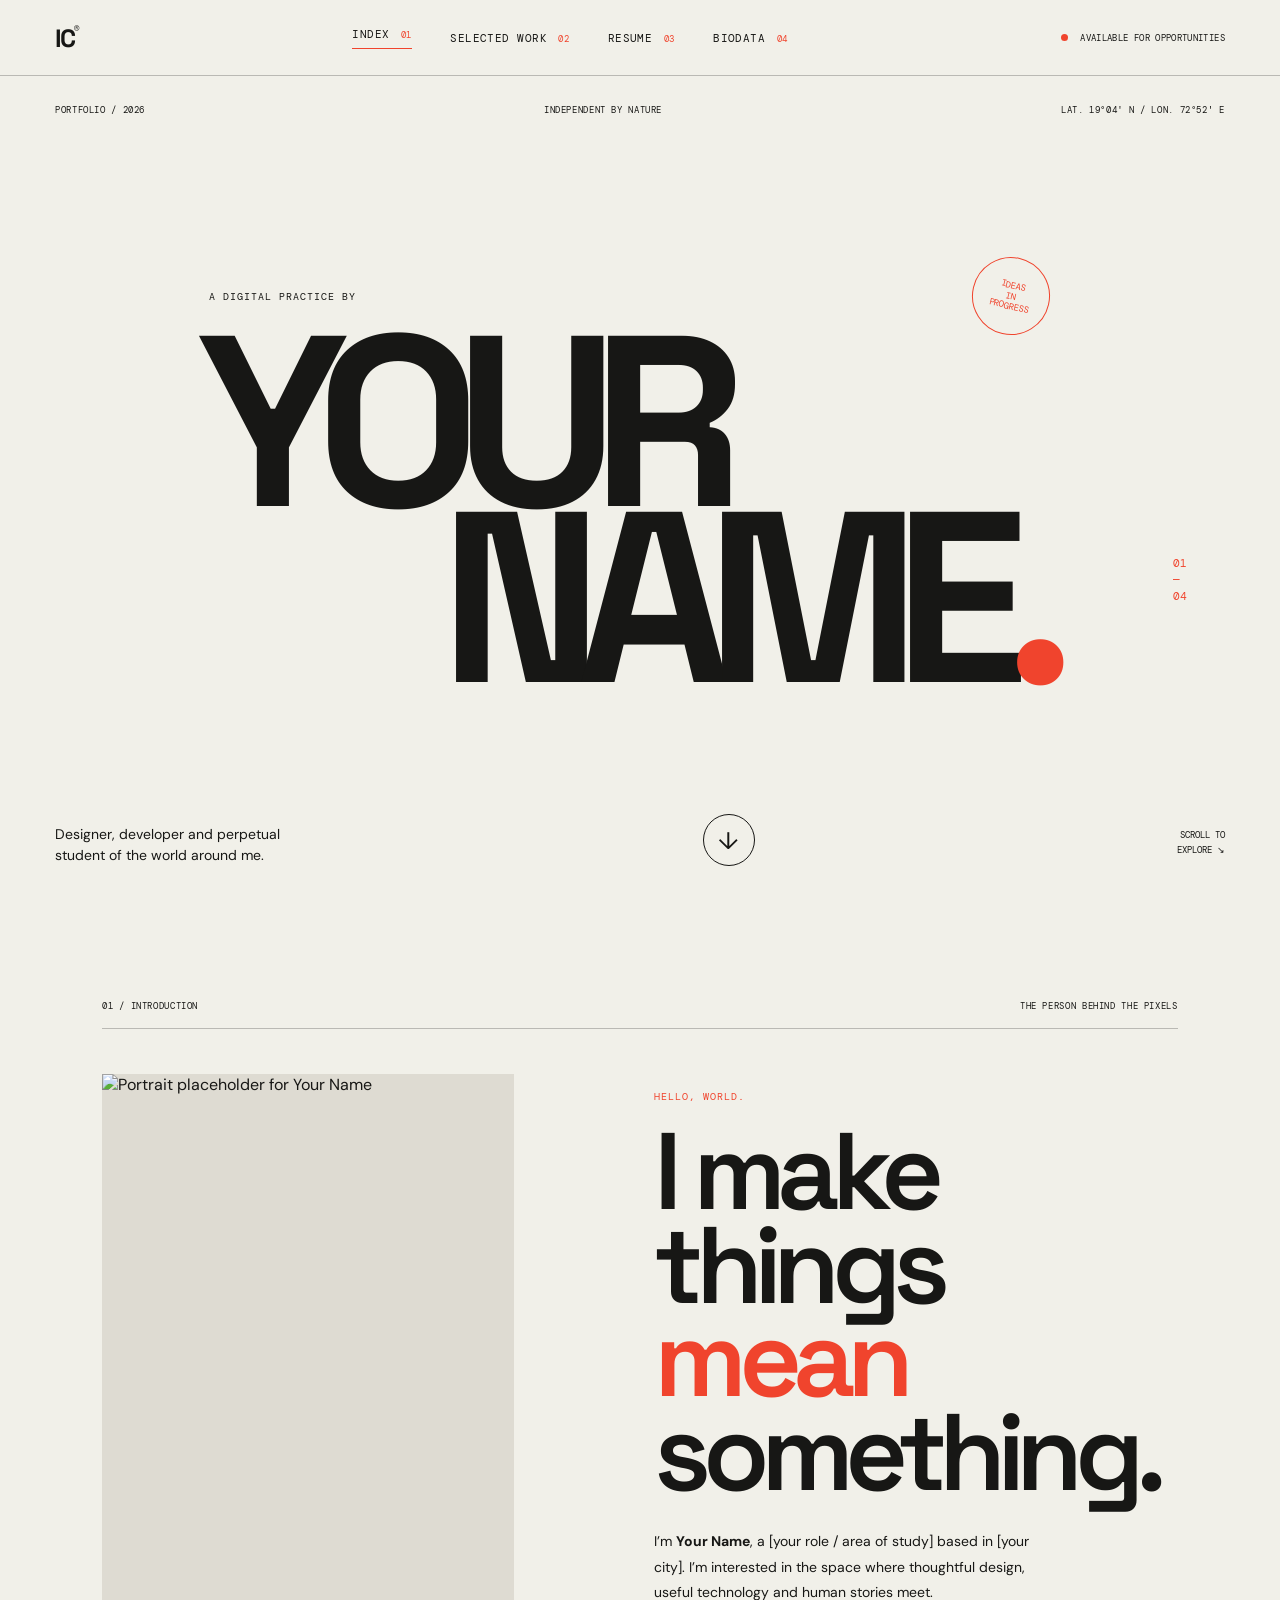
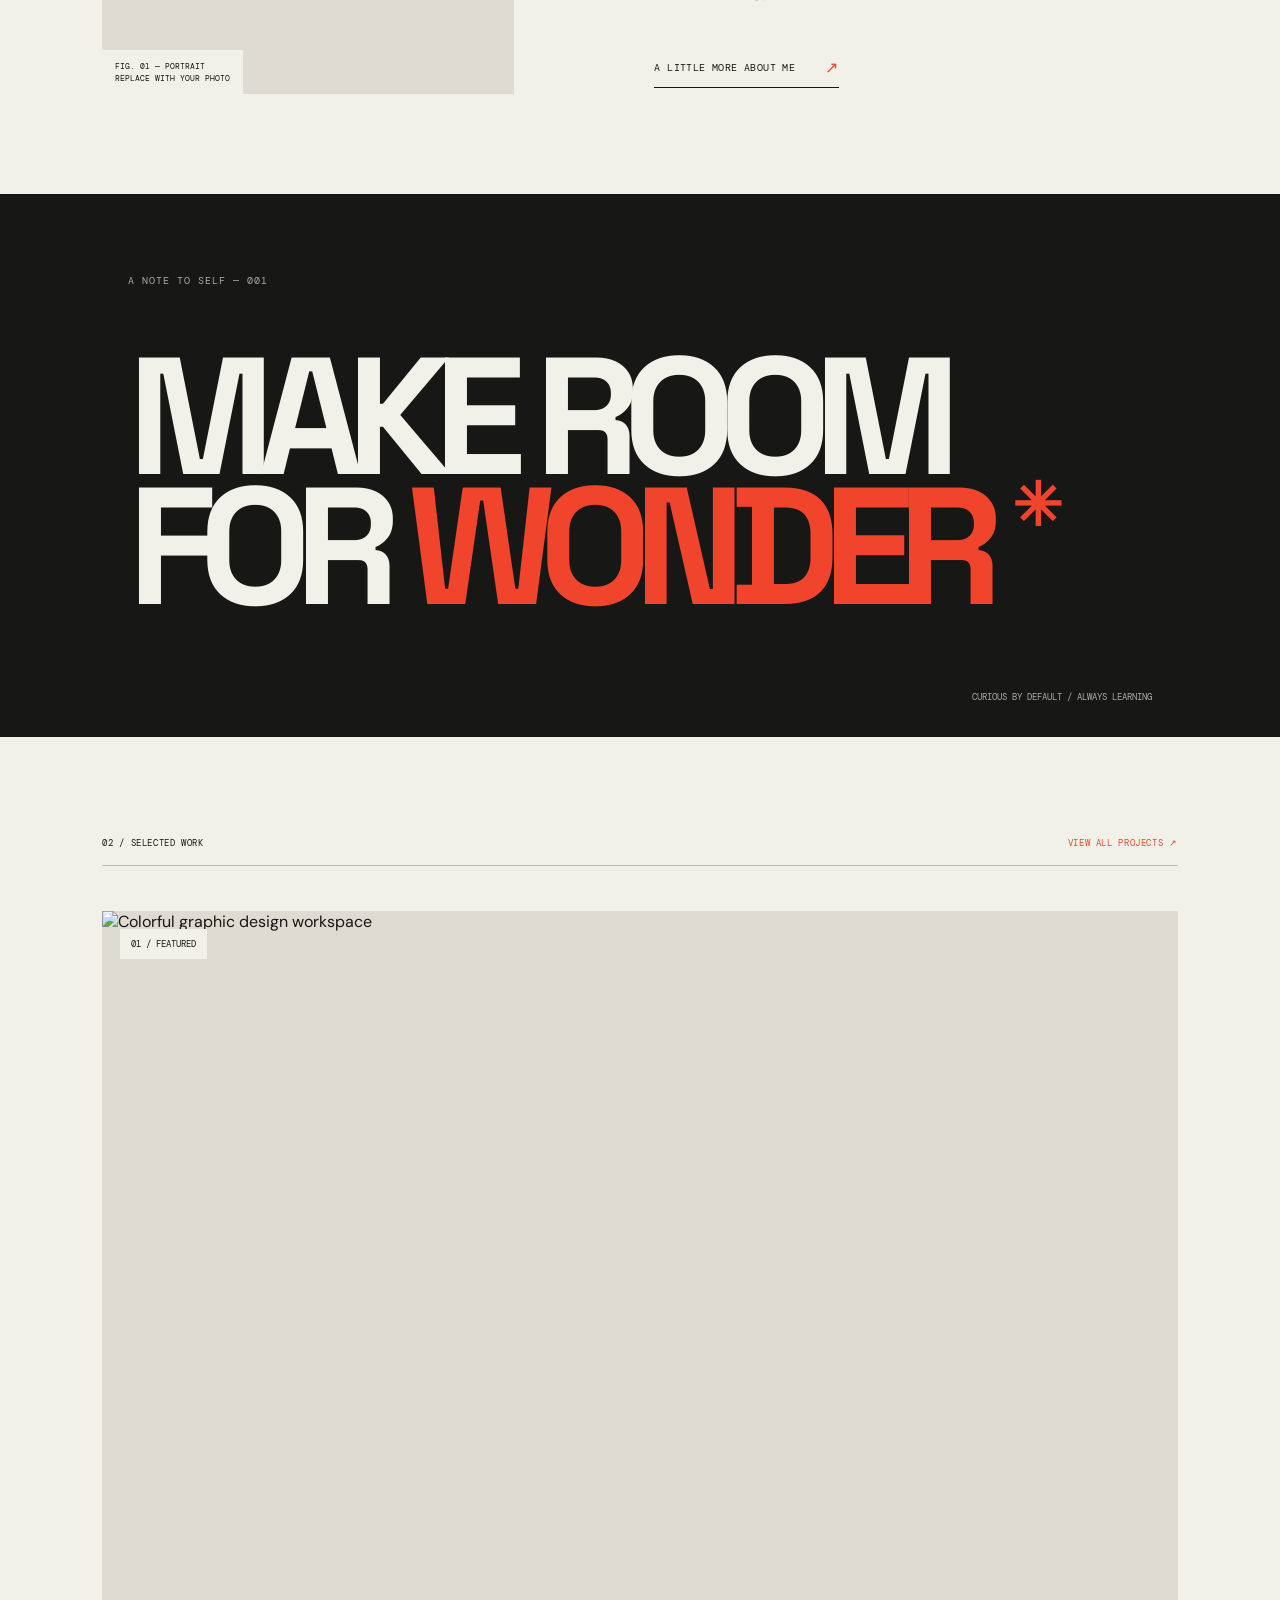
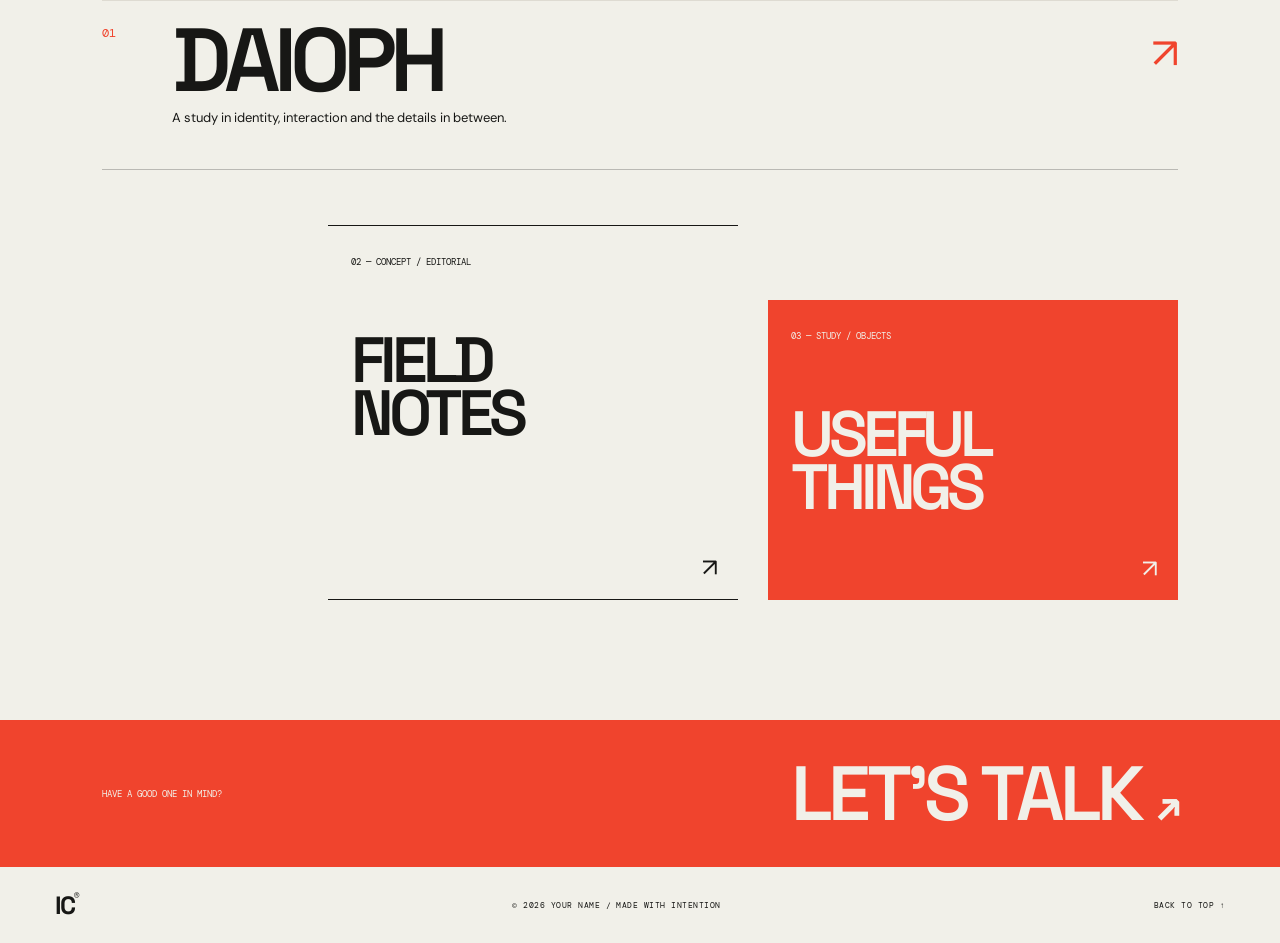
==== index.html @ 7c254b70 "Build The Infinite Canvas portfolio" ====
<!doctype html>
<html lang="en"><head><meta charset="utf-8"><meta name="viewport" content="width=device-width, initial-scale=1"><meta name="description" content="The Infinite Canvas — a personal portfolio by Your Name."><title>THE INFINITE CANVAS — Your Name</title><link rel="preconnect" href="https://fonts.googleapis.com"><link rel="preconnect" href="https://fonts.gstatic.com" crossorigin><link href="https://fonts.googleapis.com/css2?family=DM+Mono:wght@400;500&family=DM+Sans:wght@400;500;700&family=Space+Grotesk:wght@400;500;600;700&display=swap" rel="stylesheet"><link rel="stylesheet" href="css/style.css"></head><body>
<header class="site-header"><a class="wordmark" href="index.html">IC<span>®</span></a><button class="menu-toggle" aria-label="Open navigation" aria-expanded="false"><span></span><span></span></button><nav class="site-nav" aria-label="Main navigation"><a class="active" href="index.html">Index <i>01</i></a><a href="work.html">Selected work <i>02</i></a><a href="resume.html">Resume <i>03</i></a><a href="biodata.html">Biodata <i>04</i></a></nav><a class="availability" href="mailto:your.email@example.com"><span></span> Available for opportunities</a></header>
<main><section class="hero" id="top"><div class="hero-meta"><span>PORTFOLIO / 2026</span><span>INDEPENDENT BY NATURE</span><span>LAT. 19°04′ N / LON. 72°52′ E</span></div><div class="hero-title-wrap"><p class="eyebrow">A DIGITAL PRACTICE BY</p><h1>YOUR<br><span class="name-line">NAME<span class="red-dot">.</span></span></h1><span class="hero-index">01<br>—<br>04</span></div><div class="hero-bottom"><p class="hero-intro">Designer, developer and perpetual<br>student of the world around me.</p><a class="circle-link" href="#intro" aria-label="Scroll to introduction">↓</a><p class="hero-side">SCROLL TO<br>EXPLORE ↘</p></div><div class="hero-stamp">IDEAS<br>IN<br>PROGRESS</div></section>
<section class="intro section-pad" id="intro"><div class="section-label"><span>01 / INTRODUCTION</span><span>THE PERSON BEHIND THE PIXELS</span></div><div class="intro-grid"><div class="intro-photo image-frame" data-reveal><img src="https://images.unsplash.com/photo-1534528741775-53994a69daeb?auto=format&fit=crop&w=1000&q=85" alt="Portrait placeholder for Your Name"><span class="photo-note">FIG. 01 — PORTRAIT<br>REPLACE WITH YOUR PHOTO</span></div><div class="intro-copy" data-reveal><p class="eyebrow red">HELLO, WORLD.</p><h2>I make<br>things <em>mean</em><br>something.</h2><p>I’m <strong>Your Name</strong>, a [your role / area of study] based in [your city]. I’m interested in the space where thoughtful design, useful technology and human stories meet.</p><a class="text-link" href="biodata.html">A LITTLE MORE ABOUT ME <span>↗</span></a></div></div></section>
<section class="manifesto"><p class="eyebrow">A NOTE TO SELF — 001</p><p class="manifesto-line">MAKE ROOM<br>FOR <span>WONDER</span><b>✳</b></p><span class="manifesto-caption">CURIOUS BY DEFAULT / ALWAYS LEARNING</span></section>
<section class="selected section-pad"><div class="section-label"><span>02 / SELECTED WORK</span><a href="work.html">VIEW ALL PROJECTS ↗</a></div><a class="feature-project" href="work.html#daioph" data-reveal><div class="feature-image image-frame"><img src="https://images.unsplash.com/photo-1558655146-d09347e92766?auto=format&fit=crop&w=1600&q=85" alt="Colorful graphic design workspace"><span class="image-count">01 / FEATURED</span></div><div class="feature-caption"><span class="project-number">01</span><div><h3>DAIOPH</h3><p>A study in identity, interaction and the details in between.</p></div><span class="arrow-large">↗</span></div></a><div class="mini-projects"><a href="work.html#fieldnotes" data-reveal><span>02 — CONCEPT / EDITORIAL</span><h3>FIELD<br>NOTES</h3><span class="mini-arrow">↗</span></a><a href="work.html#objects" data-reveal><span>03 — STUDY / OBJECTS</span><h3>USEFUL<br>THINGS</h3><span class="mini-arrow">↗</span></a></div></section><section class="contact-band"><span>HAVE A GOOD ONE IN MIND?</span><a href="mailto:your.email@example.com">LET’S TALK <b>↗</b></a></section></main>
<footer class="site-footer"><a class="wordmark" href="index.html">IC<span>®</span></a><span>© 2026 YOUR NAME / MADE WITH INTENTION</span><a href="#top">BACK TO TOP ↑</a></footer><button class="back-top" aria-label="Back to top">↑</button><script src="https://code.jquery.com/jquery-3.7.1.min.js" integrity="sha256-/JqT3SQfawRcv/BIHPThkBvs0OEvtFFmqPF/lYI/Cxo=" crossorigin="anonymous"></script><script src="js/main.js"></script></body></html>
---- css/style.css ----
:root{--ink:#171715;--paper:#f1f0e9;--red:#f0442d;--line:rgba(23,23,21,.25);--mono:'DM Mono',monospace;--sans:'DM Sans',sans-serif;--display:'Space Grotesk',sans-serif}*{box-sizing:border-box}html{scroll-behavior:smooth}body{margin:0;background:var(--paper);color:var(--ink);font-family:var(--sans);font-size:16px}a{color:inherit;text-decoration:none}button{font:inherit}.site-header{height:76px;padding:0 4.3vw;display:flex;align-items:center;justify-content:space-between;border-bottom:1px solid var(--line);position:relative;z-index:20;background:var(--paper)}.wordmark{font:700 25px var(--display);letter-spacing:-2px}.wordmark span{font:9px var(--mono);vertical-align:top;letter-spacing:0}.site-nav{display:flex;gap:clamp(18px,3vw,48px);align-items:center}.site-nav a{font:11px var(--mono);text-transform:uppercase;letter-spacing:.04em}.site-nav i{font-style:normal;color:var(--red);font-size:9px;margin-left:4px}.site-nav a.active{border-bottom:1px solid var(--red);padding-bottom:7px}.availability{font:9px var(--mono);text-transform:uppercase;letter-spacing:.04em}.availability span{display:inline-block;width:7px;height:7px;border-radius:50%;background:var(--red);margin-right:7px}.menu-toggle{display:none}.hero{min-height:calc(100vh - 76px);padding:28px 4.3vw 34px;position:relative;display:flex;flex-direction:column;justify-content:space-between;overflow:hidden}.hero-meta,.page-kicker,.section-label{display:flex;justify-content:space-between;align-items:center;font:9px var(--mono);letter-spacing:.07em;text-transform:uppercase}.hero-title-wrap{position:relative;margin:4vh 0 0 12vw}.eyebrow{font:10px var(--mono);letter-spacing:.1em;text-transform:uppercase}.hero-title-wrap h1{font:700 clamp(100px,19vw,290px)/.72 var(--display);letter-spacing:-.105em;margin:32px 0 0 -12px}.hero-title-wrap h1 .name-line{display:inline-block;margin-left:19vw}.red-dot{color:var(--red)}.hero-index{position:absolute;right:3vw;bottom:20%;font:11px var(--mono);line-height:1.5;color:var(--red)}.hero-bottom{display:flex;align-items:flex-end;justify-content:space-between;position:relative;z-index:2}.hero-intro{font:14px/1.5 var(--sans);margin:0}.circle-link{height:52px;width:52px;border:1px solid var(--ink);border-radius:50%;display:grid;place-items:center;font-size:24px;transition:.3s}.circle-link:hover{background:var(--red);border-color:var(--red);transform:rotate(45deg)}.hero-side{font:9px/1.6 var(--mono);text-align:right}.hero-stamp{position:absolute;right:18%;top:22%;border:1px solid var(--red);color:var(--red);width:78px;height:78px;border-radius:50%;display:grid;place-content:center;text-align:center;font:9px/1.2 var(--mono);transform:rotate(13deg)}.section-pad{padding:100px 8vw}.section-label{padding-bottom:16px;border-bottom:1px solid var(--line);margin-bottom:45px}.section-label a{color:var(--red)}.intro-grid{display:grid;grid-template-columns:.88fr 1.12fr;gap:11vw;align-items:center}.intro-photo{height:min(64vw,620px);position:relative}.image-frame{overflow:hidden;background:#dedbd2}.image-frame img{display:block;width:100%;height:100%;object-fit:cover;transition:transform .9s cubic-bezier(.2,.7,.2,1),filter .6s}.image-frame:hover img{transform:scale(1.045);filter:saturate(1.12)}.photo-note{position:absolute;left:0;bottom:0;background:var(--paper);padding:10px 13px;font:8px/1.5 var(--mono)}.red{color:var(--red)}.intro-copy h2{font:600 clamp(56px,8.5vw,120px)/.86 var(--display);letter-spacing:-.08em;margin:22px 0 30px}.intro-copy h2 em,.page-hero h1 em{font-style:normal;color:var(--red)}.intro-copy>p:not(.eyebrow){max-width:390px;line-height:1.8;font-size:14px}.text-link{display:inline-flex;gap:30px;align-items:center;border-bottom:1px solid var(--ink);padding:14px 0 9px;margin-top:24px;font:10px var(--mono);letter-spacing:.04em}.text-link span{color:var(--red);font-size:16px}.manifesto{background:var(--ink);color:var(--paper);min-height:520px;padding:70px 10vw;position:relative;display:flex;flex-direction:column;justify-content:center}.manifesto .eyebrow{color:#aaa}.manifesto-line{font:700 clamp(68px,13vw,190px)/.78 var(--display);letter-spacing:-.1em;margin:55px 0}.manifesto-line span{color:var(--red)}.manifesto-line b{font-size:.36em;color:var(--red);vertical-align:top;margin-left:2vw}.manifesto-caption{position:absolute;bottom:34px;right:10vw;font:9px var(--mono);color:#aaa}.selected{padding-bottom:120px}.feature-project{display:block}.feature-image{height:min(61vw,690px);position:relative}.feature-image img{object-position:center 48%}.image-count,.work-image-label{position:absolute;top:18px;left:18px;background:var(--paper);padding:9px 11px;font:9px var(--mono)}.feature-caption{display:grid;grid-template-columns:70px 1fr auto;align-items:start;border-bottom:1px solid var(--line);padding:24px 0 30px}.project-number{font:12px var(--mono);color:var(--red)}.feature-caption h3{font:600 clamp(44px,7vw,94px)/.8 var(--display);letter-spacing:-.08em;margin:0}.feature-caption p{font-size:13px}.arrow-large{font-size:43px;color:var(--red)}.mini-projects{display:grid;grid-template-columns:1fr 1fr;gap:30px;margin:55px 0 0 21%}.mini-projects>a{position:relative;min-height:220px;padding:23px;border-top:1px solid var(--ink);border-bottom:1px solid var(--ink)}.mini-projects>a:nth-child(2){margin-top:75px;background:var(--red);color:var(--paper);border:0}.mini-projects span:first-child{font:9px var(--mono)}.mini-projects h3{font:600 clamp(38px,5vw,68px)/.82 var(--display);letter-spacing:-.08em}.mini-arrow{position:absolute;right:20px;bottom:15px;font-size:25px}.contact-band{background:var(--red);color:var(--paper);padding:35px 8vw;display:flex;align-items:center;justify-content:space-between}.contact-band>span{font:9px var(--mono)}.contact-band>a{font:600 clamp(30px,6vw,78px)/1 var(--display);letter-spacing:-.06em}.contact-band b{font-size:.55em}.site-footer{padding:22px 4.3vw;display:flex;align-items:center;justify-content:space-between;font:8px var(--mono);letter-spacing:.06em}.back-top{position:fixed;right:22px;bottom:22px;width:42px;height:42px;background:var(--ink);color:var(--paper);border:0;border-radius:50%;font-size:20px;z-index:10;opacity:0;pointer-events:none;transition:.25s;cursor:pointer}.back-top.visible{opacity:1;pointer-events:auto}.page-hero{min-height:570px;height:min(75vh,780px);padding:30px 8vw 50px;position:relative;display:flex;flex-direction:column;justify-content:space-between;overflow:hidden;border-bottom:1px solid var(--line)}.page-hero h1{font:700 clamp(85px,16vw,220px)/.76 var(--display);letter-spacing:-.1em;margin:7vh 0 0 -8px;position:relative;z-index:1}.page-hero h1 em{margin-left:15vw}.page-hero>p{align-self:flex-end;font-size:13px;line-height:1.6;margin:0 12vw 0 0}.page-hero-index{position:absolute;right:7vw;top:45%;font:clamp(65px,12vw,170px)/1 var(--display);letter-spacing:-.1em;color:var(--red)}.work-list{padding-top:80px}.work-item{margin:0 0 140px;position:relative}.work-image{height:clamp(360px,60vw,720px);position:relative}.featured-work .work-info{padding:28px 0 0 14%;position:relative}.work-info h2{font:700 clamp(66px,12vw,160px)/.78 var(--display);letter-spacing:-.1em;margin:18px 0 27px}.work-description{display:grid;grid-template-columns:1.2fr .8fr;gap:9vw;max-width:900px}.work-info p{line-height:1.8;font-size:14px;max-width:500px}.work-info dl{margin:10px 0}.work-info dl div{display:grid;grid-template-columns:90px 1fr;border-bottom:1px solid var(--line);padding:9px 0;gap:15px}.work-info dt,.work-info dd{font:9px var(--mono);margin:0}.work-info dt{color:var(--red)}.work-index{position:absolute;right:0;top:0;font:12px var(--mono);color:var(--red)}.split-work{display:grid;grid-template-columns:1.2fr .8fr;gap:8vw;align-items:center}.split-work .work-image{height:clamp(330px,48vw,560px)}.split-work .work-info h2{font-size:clamp(58px,8vw,110px)}.reverse-work{grid-template-columns:.8fr 1.2fr}.reverse-work .work-image{grid-column:2;grid-row:1}.reverse-work .work-info{grid-column:1;grid-row:1;padding-left:8%}.reverse-work .work-index{right:auto;left:0}.resume-sheet,.bio-document{padding-top:85px;padding-bottom:115px}.resume-layout{display:grid;grid-template-columns:.45fr 1fr;gap:12vw}.resume-aside{position:sticky;top:40px;align-self:start}.resume-aside>p:not(.eyebrow){font-size:14px;line-height:1.8}.timeline{border-left:1px solid var(--line)}.timeline-section{display:grid;grid-template-columns:100px 1fr;padding:0 0 70px 30px;position:relative;border-bottom:1px solid var(--line);margin-bottom:45px}.timeline-no{font:60px/.8 var(--display);letter-spacing:-.1em;color:var(--red)}.timeline-entry{margin-top:28px;max-width:610px}.timeline-entry time{font:9px var(--mono);color:var(--red)}.timeline-entry h2{font:600 28px var(--display);margin:9px 0}.timeline-entry p{font-size:13px;line-height:1.7;margin:5px 0}.skill-line{display:grid;grid-template-columns:100px 1fr;padding:15px 0;border-bottom:1px solid var(--line)}.skill-line span{font:9px var(--mono);color:var(--red)}.skill-line p{margin:0;font-size:13px}.resume-footnote{font:9px var(--mono);color:#78766e;margin:30px 0 0}.bio-intro{display:grid;grid-template-columns:200px 1fr;gap:8vw;align-items:center;padding:20px 0 75px;border-bottom:1px solid var(--line)}.bio-monogram{width:170px;height:170px;border:1px solid var(--red);border-radius:50%;display:grid;place-content:center;font:700 66px var(--display);letter-spacing:-.1em;transform:rotate(-12deg)}.bio-monogram span{font:10px var(--mono);vertical-align:top;color:var(--red)}.bio-intro h2{font:600 clamp(46px,8vw,100px)/.9 var(--display);letter-spacing:-.08em;margin:15px 0}.bio-intro p{font-size:14px;line-height:1.7;max-width:450px}.bio-columns{padding-top:25px}.bio-group{display:grid;grid-template-columns:100px 1fr;padding:45px 0;border-bottom:1px solid var(--line)}.bio-group-no{font:50px/.9 var(--display);color:var(--red);letter-spacing:-.08em}.bio-group h3{font:10px var(--mono);letter-spacing:.07em;margin:4px 0 30px}.data-list{max-width:820px;margin:0}.data-list>div{display:grid;grid-template-columns:200px 1fr;padding:14px 0;border-bottom:1px solid var(--line)}.data-list dt{font:9px var(--mono);color:#79776f}.data-list dd{font:14px var(--sans);margin:0}.data-list dd a{border-bottom:1px solid var(--red)}[data-reveal]{opacity:0;transform:translateY(30px);transition:opacity .8s ease,transform .8s cubic-bezier(.2,.7,.2,1)}[data-reveal].revealed{opacity:1;transform:translateY(0)}@media(max-width:760px){.site-header{height:65px;padding:0 6vw}.availability{display:none}.menu-toggle{display:flex;flex-direction:column;gap:6px;background:transparent;border:0;padding:12px;z-index:22}.menu-toggle span{display:block;width:25px;height:1px;background:var(--ink);transition:.25s}.menu-toggle[aria-expanded=true] span:first-child{transform:translateY(3.5px) rotate(45deg)}.menu-toggle[aria-expanded=true] span:last-child{transform:translateY(-3.5px) rotate(-45deg)}.site-nav{position:absolute;left:0;right:0;top:64px;background:var(--paper);display:flex;flex-direction:column;align-items:stretch;gap:0;padding:0 7vw;max-height:0;overflow:hidden;transition:max-height .35s,padding .35s;border-bottom:0}.site-nav.open{max-height:300px;padding:14px 7vw 25px;border-bottom:1px solid var(--line)}.site-nav a{padding:15px 0;border-bottom:1px solid var(--line);font-size:12px}.site-nav a.active{border-bottom:1px solid var(--red)}.hero{min-height:calc(90svh - 65px);padding:24px 6vw}.hero-meta span:nth-child(2){display:none}.hero-meta{font-size:8px}.hero-title-wrap{margin:12vh 0 0}.hero-title-wrap h1{font-size:clamp(90px,24vw,170px);margin-left:-5px}.hero-title-wrap h1 .name-line{margin-left:11vw}.hero-stamp{right:12%;top:17%;width:62px;height:62px;font-size:7px}.hero-index{right:1vw;font-size:9px}.section-pad{padding:70px 6vw}.section-label{font-size:8px;gap:15px}.section-label span:last-child{text-align:right}.intro-grid{grid-template-columns:1fr;gap:42px}.intro-photo{height:110vw;max-height:600px;width:78%;margin-left:7%}.intro-copy{padding-left:10%}.intro-copy h2{font-size:clamp(64px,17vw,110px)}.manifesto{min-height:380px;padding:55px 7vw}.manifesto-line{font-size:clamp(62px,15vw,115px)}.manifesto-caption{right:7vw;font-size:8px}.selected{padding-bottom:75px}.feature-image{height:70vw}.feature-caption{grid-template-columns:40px 1fr auto}.feature-caption h3{font-size:54px}.feature-caption p{font-size:12px}.arrow-large{font-size:32px}.mini-projects{margin:45px 0 0;gap:15px}.mini-projects>a{min-height:175px;padding:16px}.mini-projects h3{font-size:clamp(34px,9vw,57px)}.contact-band{padding:26px 6vw;display:block}.contact-band>span{display:block;margin-bottom:20px}.contact-band>a{font-size:44px}.site-footer{padding:18px 6vw;flex-wrap:wrap;gap:14px}.site-footer span{order:3;width:100%;font-size:7px}.page-hero{min-height:540px;height:75svh;padding:25px 6vw 40px}.page-hero h1{font-size:clamp(76px,18vw,140px);margin-top:14vh}.page-hero h1 em{margin-left:8vw}.page-hero>p{margin-right:15vw;font-size:12px}.page-hero-index{right:6vw;top:54%;font-size:70px}.work-list{padding-top:60px}.work-item{margin-bottom:90px}.work-image{height:75vw;min-height:330px}.featured-work .work-info{padding-left:4%}.work-info h2{font-size:72px}.work-description{grid-template-columns:1fr;gap:15px}.split-work,.reverse-work{display:flex;flex-direction:column;align-items:stretch;gap:24px}.split-work .work-image{height:77vw;min-height:320px}.split-work .work-info,.reverse-work .work-info{padding:0 4%}.split-work .work-info h2{font-size:68px}.reverse-work .work-index{left:auto;right:0}.resume-layout{grid-template-columns:1fr;gap:50px}.resume-aside{position:static}.timeline-section{grid-template-columns:60px 1fr;padding-left:18px}.timeline-no{font-size:42px}.skill-line{grid-template-columns:70px 1fr}.bio-intro{grid-template-columns:95px 1fr;gap:24px;padding-bottom:45px}.bio-monogram{height:90px;width:90px;font-size:38px}.bio-intro h2{font-size:42px}.bio-intro p{font-size:12px}.bio-group{grid-template-columns:55px 1fr;padding:35px 0}.bio-group-no{font-size:39px}.data-list>div{grid-template-columns:125px 1fr;gap:12px}.data-list dd{font-size:12px}.data-list dt{font-size:8px}}@media(prefers-reduced-motion:reduce){html{scroll-behavior:auto}*,*:before,*:after{transition-duration:.01ms!important;animation-duration:.01ms!important}[data-reveal]{opacity:1;transform:none}}
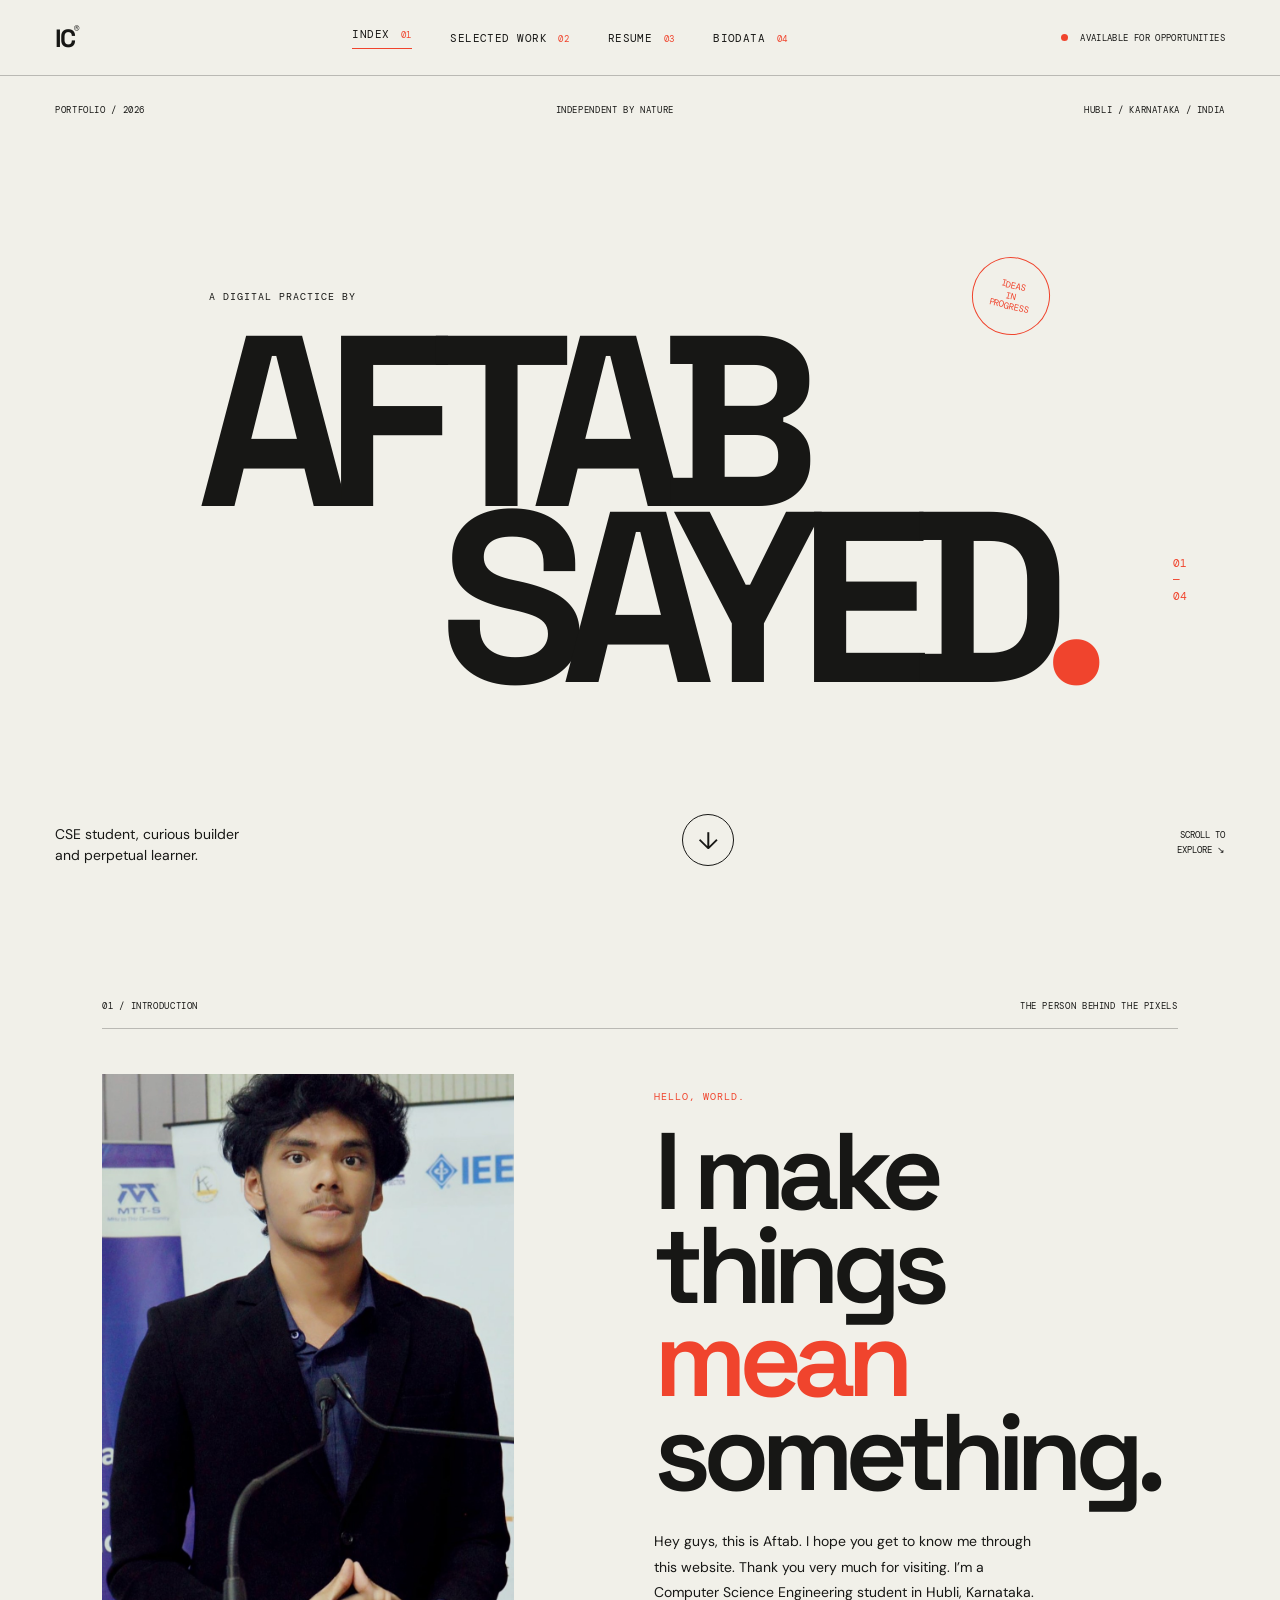
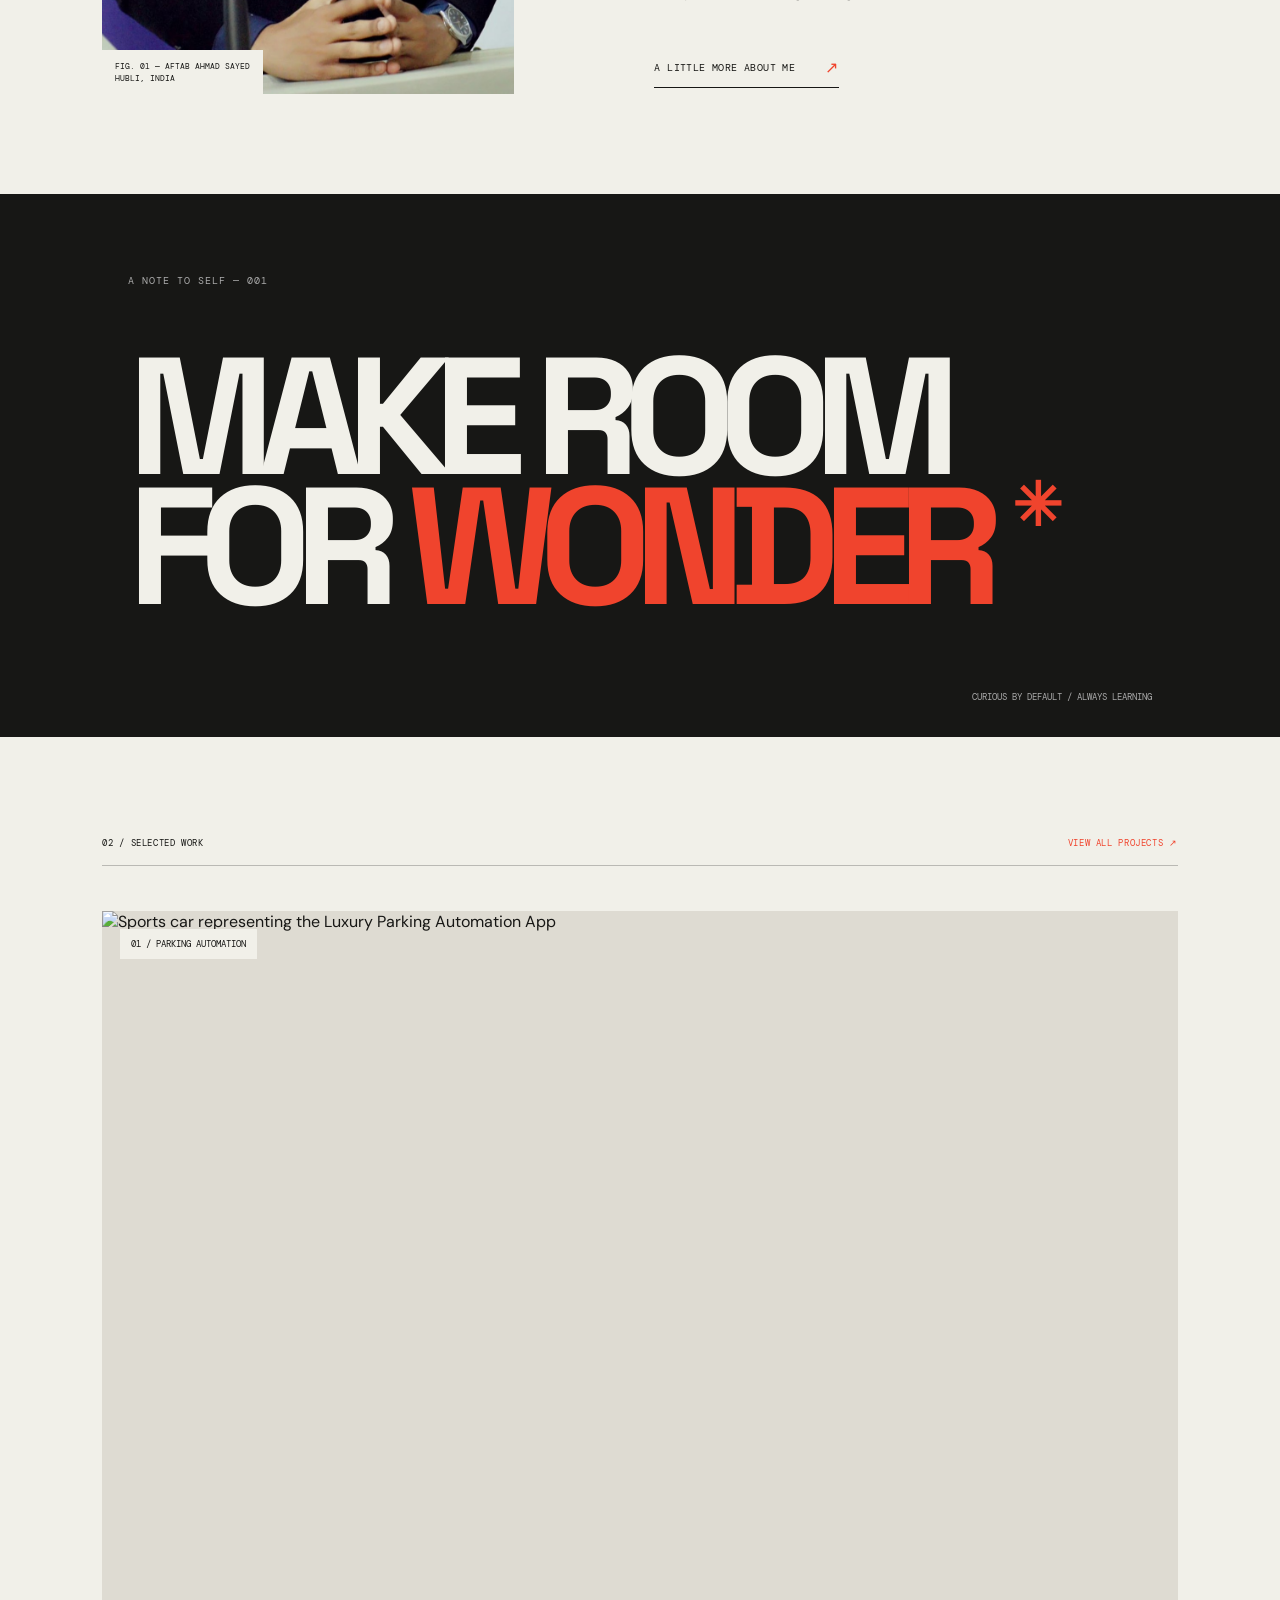
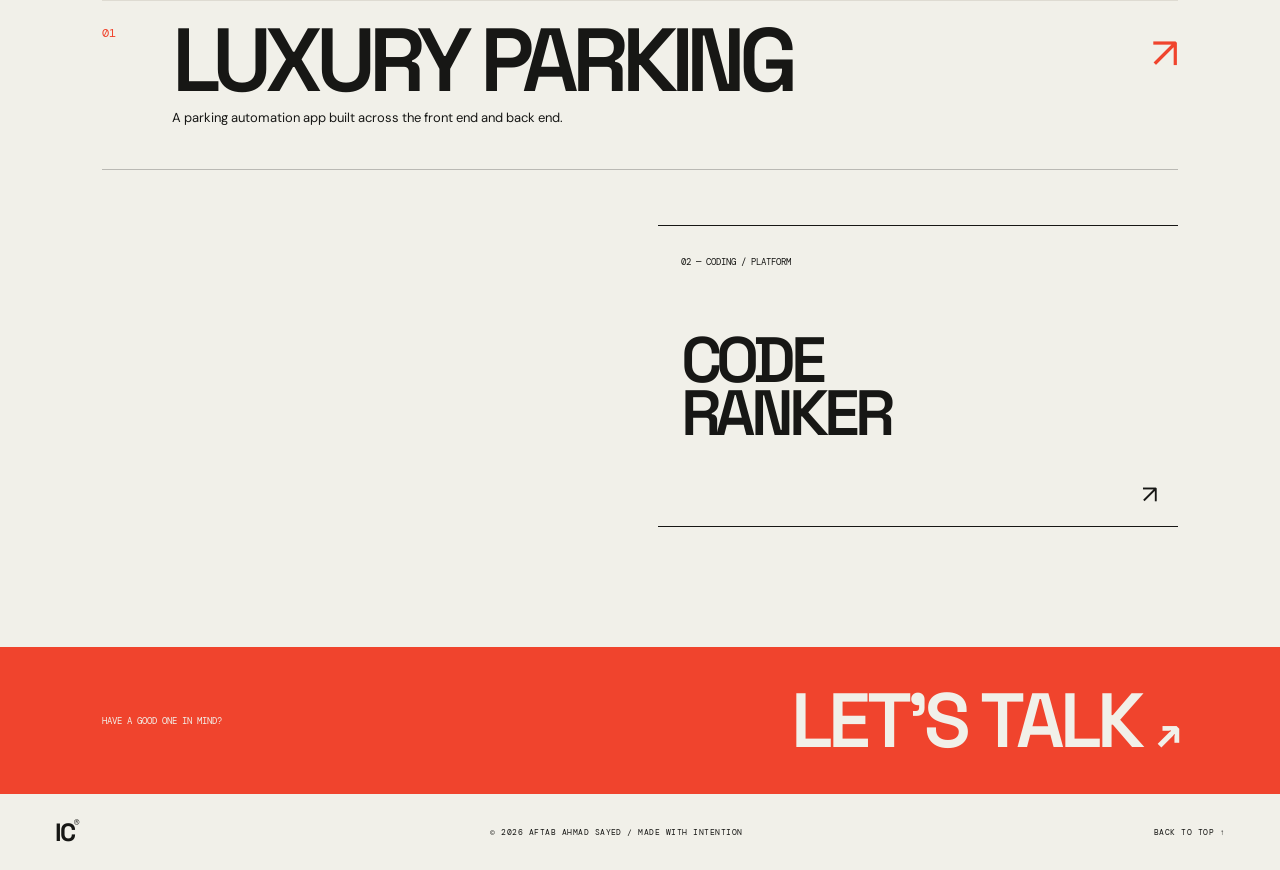
==== commit d902afac: "dwurfneirnf" ====
--- a/index.html
+++ b/index.html
@@ -1,8 +1,8 @@
 <!doctype html>
-<html lang="en"><head><meta charset="utf-8"><meta name="viewport" content="width=device-width, initial-scale=1"><meta name="description" content="The Infinite Canvas — a personal portfolio by Your Name."><title>THE INFINITE CANVAS — Your Name</title><link rel="preconnect" href="https://fonts.googleapis.com"><link rel="preconnect" href="https://fonts.gstatic.com" crossorigin><link href="https://fonts.googleapis.com/css2?family=DM+Mono:wght@400;500&family=DM+Sans:wght@400;500;700&family=Space+Grotesk:wght@400;500;600;700&display=swap" rel="stylesheet"><link rel="stylesheet" href="css/style.css"></head><body>
-<header class="site-header"><a class="wordmark" href="index.html">IC<span>®</span></a><button class="menu-toggle" aria-label="Open navigation" aria-expanded="false"><span></span><span></span></button><nav class="site-nav" aria-label="Main navigation"><a class="active" href="index.html">Index <i>01</i></a><a href="work.html">Selected work <i>02</i></a><a href="resume.html">Resume <i>03</i></a><a href="biodata.html">Biodata <i>04</i></a></nav><a class="availability" href="mailto:your.email@example.com"><span></span> Available for opportunities</a></header>
-<main><section class="hero" id="top"><div class="hero-meta"><span>PORTFOLIO / 2026</span><span>INDEPENDENT BY NATURE</span><span>LAT. 19°04′ N / LON. 72°52′ E</span></div><div class="hero-title-wrap"><p class="eyebrow">A DIGITAL PRACTICE BY</p><h1>YOUR<br><span class="name-line">NAME<span class="red-dot">.</span></span></h1><span class="hero-index">01<br>—<br>04</span></div><div class="hero-bottom"><p class="hero-intro">Designer, developer and perpetual<br>student of the world around me.</p><a class="circle-link" href="#intro" aria-label="Scroll to introduction">↓</a><p class="hero-side">SCROLL TO<br>EXPLORE ↘</p></div><div class="hero-stamp">IDEAS<br>IN<br>PROGRESS</div></section>
-<section class="intro section-pad" id="intro"><div class="section-label"><span>01 / INTRODUCTION</span><span>THE PERSON BEHIND THE PIXELS</span></div><div class="intro-grid"><div class="intro-photo image-frame" data-reveal><img src="https://images.unsplash.com/photo-1534528741775-53994a69daeb?auto=format&fit=crop&w=1000&q=85" alt="Portrait placeholder for Your Name"><span class="photo-note">FIG. 01 — PORTRAIT<br>REPLACE WITH YOUR PHOTO</span></div><div class="intro-copy" data-reveal><p class="eyebrow red">HELLO, WORLD.</p><h2>I make<br>things <em>mean</em><br>something.</h2><p>I’m <strong>Your Name</strong>, a [your role / area of study] based in [your city]. I’m interested in the space where thoughtful design, useful technology and human stories meet.</p><a class="text-link" href="biodata.html">A LITTLE MORE ABOUT ME <span>↗</span></a></div></div></section>
+<html lang="en"><head><meta charset="utf-8"><meta name="viewport" content="width=device-width, initial-scale=1"><meta name="description" content="The Infinite Canvas — a personal portfolio by Aftab Ahmad Sayed."><title>THE INFINITE CANVAS — Aftab Ahmad Sayed</title><link rel="preconnect" href="https://fonts.googleapis.com"><link rel="preconnect" href="https://fonts.gstatic.com" crossorigin><link href="https://fonts.googleapis.com/css2?family=DM+Mono:wght@400;500&family=DM+Sans:wght@400;500;700&family=Space+Grotesk:wght@400;500;600;700&display=swap" rel="stylesheet"><link rel="stylesheet" href="css/style.css"></head><body>
+<header class="site-header"><a class="wordmark" href="index.html">IC<span>®</span></a><button class="menu-toggle" aria-label="Open navigation" aria-expanded="false"><span></span><span></span></button><nav class="site-nav" aria-label="Main navigation"><a class="active" href="index.html">Index <i>01</i></a><a href="work.html">Selected work <i>02</i></a><a href="resume.html">Resume <i>03</i></a><a href="biodata.html">Biodata <i>04</i></a></nav><a class="availability" href="mailto:aftab.sayed.0044@gmail.com"><span></span> Available for opportunities</a></header>
+<main><section class="hero" id="top"><div class="hero-meta"><span>PORTFOLIO / 2026</span><span>INDEPENDENT BY NATURE</span><span>HUBLI / KARNATAKA / INDIA</span></div><div class="hero-title-wrap"><p class="eyebrow">A DIGITAL PRACTICE BY</p><h1>AFTAB<br><span class="name-line">SAYED<span class="red-dot">.</span></span></h1><span class="hero-index">01<br>—<br>04</span></div><div class="hero-bottom"><p class="hero-intro">CSE student, curious builder<br>and perpetual learner.</p><a class="circle-link" href="#intro" aria-label="Scroll to introduction">↓</a><p class="hero-side">SCROLL TO<br>EXPLORE ↘</p></div><div class="hero-stamp">IDEAS<br>IN<br>PROGRESS</div></section>
+<section class="intro section-pad" id="intro"><div class="section-label"><span>01 / INTRODUCTION</span><span>THE PERSON BEHIND THE PIXELS</span></div><div class="intro-grid"><div class="intro-photo image-frame" data-reveal><img src="assets/aftab-profile.jpeg" alt="Aftab Ahmad Sayed at a podium"><span class="photo-note">FIG. 01 — AFTAB AHMAD SAYED<br>HUBLI, INDIA</span></div><div class="intro-copy" data-reveal><p class="eyebrow red">HELLO, WORLD.</p><h2>I make<br>things <em>mean</em><br>something.</h2><p>Hey guys, this is Aftab. I hope you get to know me through this website. Thank you very much for visiting. I’m a Computer Science Engineering student in Hubli, Karnataka.</p><a class="text-link" href="biodata.html">A LITTLE MORE ABOUT ME <span>↗</span></a></div></div></section>
 <section class="manifesto"><p class="eyebrow">A NOTE TO SELF — 001</p><p class="manifesto-line">MAKE ROOM<br>FOR <span>WONDER</span><b>✳</b></p><span class="manifesto-caption">CURIOUS BY DEFAULT / ALWAYS LEARNING</span></section>
-<section class="selected section-pad"><div class="section-label"><span>02 / SELECTED WORK</span><a href="work.html">VIEW ALL PROJECTS ↗</a></div><a class="feature-project" href="work.html#daioph" data-reveal><div class="feature-image image-frame"><img src="https://images.unsplash.com/photo-1558655146-d09347e92766?auto=format&fit=crop&w=1600&q=85" alt="Colorful graphic design workspace"><span class="image-count">01 / FEATURED</span></div><div class="feature-caption"><span class="project-number">01</span><div><h3>DAIOPH</h3><p>A study in identity, interaction and the details in between.</p></div><span class="arrow-large">↗</span></div></a><div class="mini-projects"><a href="work.html#fieldnotes" data-reveal><span>02 — CONCEPT / EDITORIAL</span><h3>FIELD<br>NOTES</h3><span class="mini-arrow">↗</span></a><a href="work.html#objects" data-reveal><span>03 — STUDY / OBJECTS</span><h3>USEFUL<br>THINGS</h3><span class="mini-arrow">↗</span></a></div></section><section class="contact-band"><span>HAVE A GOOD ONE IN MIND?</span><a href="mailto:your.email@example.com">LET’S TALK <b>↗</b></a></section></main>
-<footer class="site-footer"><a class="wordmark" href="index.html">IC<span>®</span></a><span>© 2026 YOUR NAME / MADE WITH INTENTION</span><a href="#top">BACK TO TOP ↑</a></footer><button class="back-top" aria-label="Back to top">↑</button><script src="https://code.jquery.com/jquery-3.7.1.min.js" integrity="sha256-/JqT3SQfawRcv/BIHPThkBvs0OEvtFFmqPF/lYI/Cxo=" crossorigin="anonymous"></script><script src="js/main.js"></script></body></html>
+<section class="selected section-pad"><div class="section-label"><span>02 / SELECTED WORK</span><a href="work.html">VIEW ALL PROJECTS ↗</a></div><a class="feature-project" href="work.html#parking" data-reveal><div class="feature-image image-frame"><img src="https://images.unsplash.com/photo-1503376780353-7e6692767b70?auto=format&fit=crop&w=1600&q=85" alt="Sports car representing the Luxury Parking Automation App"><span class="image-count">01 / PARKING AUTOMATION</span></div><div class="feature-caption"><span class="project-number">01</span><div><h3>LUXURY PARKING</h3><p>A parking automation app built across the front end and back end.</p></div><span class="arrow-large">↗</span></div></a><div class="mini-projects"><a href="work.html#code-ranker" data-reveal><span>02 — CODING / PLATFORM</span><h3>CODE<br>RANKER</h3><span class="mini-arrow">↗</span></a></div></section><section class="contact-band"><span>HAVE A GOOD ONE IN MIND?</span><a href="mailto:aftab.sayed.0044@gmail.com">LET’S TALK <b>↗</b></a></section></main>
+<footer class="site-footer"><a class="wordmark" href="index.html">IC<span>®</span></a><span>© 2026 AFTAB AHMAD SAYED / MADE WITH INTENTION</span><a href="#top">BACK TO TOP ↑</a></footer><button class="back-top" aria-label="Back to top">↑</button><script src="https://code.jquery.com/jquery-3.7.1.min.js" integrity="sha256-/JqT3SQfawRcv/BIHPThkBvs0OEvtFFmqPF/lYI/Cxo=" crossorigin="anonymous"></script><script src="js/main.js"></script></body></html>
--- a/css/style.css
+++ b/css/style.css
@@ -1 +1 @@
-:root{--ink:#171715;--paper:#f1f0e9;--red:#f0442d;--line:rgba(23,23,21,.25);--mono:'DM Mono',monospace;--sans:'DM Sans',sans-serif;--display:'Space Grotesk',sans-serif}*{box-sizing:border-box}html{scroll-behavior:smooth}body{margin:0;background:var(--paper);color:var(--ink);font-family:var(--sans);font-size:16px}a{color:inherit;text-decoration:none}button{font:inherit}.site-header{height:76px;padding:0 4.3vw;display:flex;align-items:center;justify-content:space-between;border-bottom:1px solid var(--line);position:relative;z-index:20;background:var(--paper)}.wordmark{font:700 25px var(--display);letter-spacing:-2px}.wordmark span{font:9px var(--mono);vertical-align:top;letter-spacing:0}.site-nav{display:flex;gap:clamp(18px,3vw,48px);align-items:center}.site-nav a{font:11px var(--mono);text-transform:uppercase;letter-spacing:.04em}.site-nav i{font-style:normal;color:var(--red);font-size:9px;margin-left:4px}.site-nav a.active{border-bottom:1px solid var(--red);padding-bottom:7px}.availability{font:9px var(--mono);text-transform:uppercase;letter-spacing:.04em}.availability span{display:inline-block;width:7px;height:7px;border-radius:50%;background:var(--red);margin-right:7px}.menu-toggle{display:none}.hero{min-height:calc(100vh - 76px);padding:28px 4.3vw 34px;position:relative;display:flex;flex-direction:column;justify-content:space-between;overflow:hidden}.hero-meta,.page-kicker,.section-label{display:flex;justify-content:space-between;align-items:center;font:9px var(--mono);letter-spacing:.07em;text-transform:uppercase}.hero-title-wrap{position:relative;margin:4vh 0 0 12vw}.eyebrow{font:10px var(--mono);letter-spacing:.1em;text-transform:uppercase}.hero-title-wrap h1{font:700 clamp(100px,19vw,290px)/.72 var(--display);letter-spacing:-.105em;margin:32px 0 0 -12px}.hero-title-wrap h1 .name-line{display:inline-block;margin-left:19vw}.red-dot{color:var(--red)}.hero-index{position:absolute;right:3vw;bottom:20%;font:11px var(--mono);line-height:1.5;color:var(--red)}.hero-bottom{display:flex;align-items:flex-end;justify-content:space-between;position:relative;z-index:2}.hero-intro{font:14px/1.5 var(--sans);margin:0}.circle-link{height:52px;width:52px;border:1px solid var(--ink);border-radius:50%;display:grid;place-items:center;font-size:24px;transition:.3s}.circle-link:hover{background:var(--red);border-color:var(--red);transform:rotate(45deg)}.hero-side{font:9px/1.6 var(--mono);text-align:right}.hero-stamp{position:absolute;right:18%;top:22%;border:1px solid var(--red);color:var(--red);width:78px;height:78px;border-radius:50%;display:grid;place-content:center;text-align:center;font:9px/1.2 var(--mono);transform:rotate(13deg)}.section-pad{padding:100px 8vw}.section-label{padding-bottom:16px;border-bottom:1px solid var(--line);margin-bottom:45px}.section-label a{color:var(--red)}.intro-grid{display:grid;grid-template-columns:.88fr 1.12fr;gap:11vw;align-items:center}.intro-photo{height:min(64vw,620px);position:relative}.image-frame{overflow:hidden;background:#dedbd2}.image-frame img{display:block;width:100%;height:100%;object-fit:cover;transition:transform .9s cubic-bezier(.2,.7,.2,1),filter .6s}.image-frame:hover img{transform:scale(1.045);filter:saturate(1.12)}.photo-note{position:absolute;left:0;bottom:0;background:var(--paper);padding:10px 13px;font:8px/1.5 var(--mono)}.red{color:var(--red)}.intro-copy h2{font:600 clamp(56px,8.5vw,120px)/.86 var(--display);letter-spacing:-.08em;margin:22px 0 30px}.intro-copy h2 em,.page-hero h1 em{font-style:normal;color:var(--red)}.intro-copy>p:not(.eyebrow){max-width:390px;line-height:1.8;font-size:14px}.text-link{display:inline-flex;gap:30px;align-items:center;border-bottom:1px solid var(--ink);padding:14px 0 9px;margin-top:24px;font:10px var(--mono);letter-spacing:.04em}.text-link span{color:var(--red);font-size:16px}.manifesto{background:var(--ink);color:var(--paper);min-height:520px;padding:70px 10vw;position:relative;display:flex;flex-direction:column;justify-content:center}.manifesto .eyebrow{color:#aaa}.manifesto-line{font:700 clamp(68px,13vw,190px)/.78 var(--display);letter-spacing:-.1em;margin:55px 0}.manifesto-line span{color:var(--red)}.manifesto-line b{font-size:.36em;color:var(--red);vertical-align:top;margin-left:2vw}.manifesto-caption{position:absolute;bottom:34px;right:10vw;font:9px var(--mono);color:#aaa}.selected{padding-bottom:120px}.feature-project{display:block}.feature-image{height:min(61vw,690px);position:relative}.feature-image img{object-position:center 48%}.image-count,.work-image-label{position:absolute;top:18px;left:18px;background:var(--paper);padding:9px 11px;font:9px var(--mono)}.feature-caption{display:grid;grid-template-columns:70px 1fr auto;align-items:start;border-bottom:1px solid var(--line);padding:24px 0 30px}.project-number{font:12px var(--mono);color:var(--red)}.feature-caption h3{font:600 clamp(44px,7vw,94px)/.8 var(--display);letter-spacing:-.08em;margin:0}.feature-caption p{font-size:13px}.arrow-large{font-size:43px;color:var(--red)}.mini-projects{display:grid;grid-template-columns:1fr 1fr;gap:30px;margin:55px 0 0 21%}.mini-projects>a{position:relative;min-height:220px;padding:23px;border-top:1px solid var(--ink);border-bottom:1px solid var(--ink)}.mini-projects>a:nth-child(2){margin-top:75px;background:var(--red);color:var(--paper);border:0}.mini-projects span:first-child{font:9px var(--mono)}.mini-projects h3{font:600 clamp(38px,5vw,68px)/.82 var(--display);letter-spacing:-.08em}.mini-arrow{position:absolute;right:20px;bottom:15px;font-size:25px}.contact-band{background:var(--red);color:var(--paper);padding:35px 8vw;display:flex;align-items:center;justify-content:space-between}.contact-band>span{font:9px var(--mono)}.contact-band>a{font:600 clamp(30px,6vw,78px)/1 var(--display);letter-spacing:-.06em}.contact-band b{font-size:.55em}.site-footer{padding:22px 4.3vw;display:flex;align-items:center;justify-content:space-between;font:8px var(--mono);letter-spacing:.06em}.back-top{position:fixed;right:22px;bottom:22px;width:42px;height:42px;background:var(--ink);color:var(--paper);border:0;border-radius:50%;font-size:20px;z-index:10;opacity:0;pointer-events:none;transition:.25s;cursor:pointer}.back-top.visible{opacity:1;pointer-events:auto}.page-hero{min-height:570px;height:min(75vh,780px);padding:30px 8vw 50px;position:relative;display:flex;flex-direction:column;justify-content:space-between;overflow:hidden;border-bottom:1px solid var(--line)}.page-hero h1{font:700 clamp(85px,16vw,220px)/.76 var(--display);letter-spacing:-.1em;margin:7vh 0 0 -8px;position:relative;z-index:1}.page-hero h1 em{margin-left:15vw}.page-hero>p{align-self:flex-end;font-size:13px;line-height:1.6;margin:0 12vw 0 0}.page-hero-index{position:absolute;right:7vw;top:45%;font:clamp(65px,12vw,170px)/1 var(--display);letter-spacing:-.1em;color:var(--red)}.work-list{padding-top:80px}.work-item{margin:0 0 140px;position:relative}.work-image{height:clamp(360px,60vw,720px);position:relative}.featured-work .work-info{padding:28px 0 0 14%;position:relative}.work-info h2{font:700 clamp(66px,12vw,160px)/.78 var(--display);letter-spacing:-.1em;margin:18px 0 27px}.work-description{display:grid;grid-template-columns:1.2fr .8fr;gap:9vw;max-width:900px}.work-info p{line-height:1.8;font-size:14px;max-width:500px}.work-info dl{margin:10px 0}.work-info dl div{display:grid;grid-template-columns:90px 1fr;border-bottom:1px solid var(--line);padding:9px 0;gap:15px}.work-info dt,.work-info dd{font:9px var(--mono);margin:0}.work-info dt{color:var(--red)}.work-index{position:absolute;right:0;top:0;font:12px var(--mono);color:var(--red)}.split-work{display:grid;grid-template-columns:1.2fr .8fr;gap:8vw;align-items:center}.split-work .work-image{height:clamp(330px,48vw,560px)}.split-work .work-info h2{font-size:clamp(58px,8vw,110px)}.reverse-work{grid-template-columns:.8fr 1.2fr}.reverse-work .work-image{grid-column:2;grid-row:1}.reverse-work .work-info{grid-column:1;grid-row:1;padding-left:8%}.reverse-work .work-index{right:auto;left:0}.resume-sheet,.bio-document{padding-top:85px;padding-bottom:115px}.resume-layout{display:grid;grid-template-columns:.45fr 1fr;gap:12vw}.resume-aside{position:sticky;top:40px;align-self:start}.resume-aside>p:not(.eyebrow){font-size:14px;line-height:1.8}.timeline{border-left:1px solid var(--line)}.timeline-section{display:grid;grid-template-columns:100px 1fr;padding:0 0 70px 30px;position:relative;border-bottom:1px solid var(--line);margin-bottom:45px}.timeline-no{font:60px/.8 var(--display);letter-spacing:-.1em;color:var(--red)}.timeline-entry{margin-top:28px;max-width:610px}.timeline-entry time{font:9px var(--mono);color:var(--red)}.timeline-entry h2{font:600 28px var(--display);margin:9px 0}.timeline-entry p{font-size:13px;line-height:1.7;margin:5px 0}.skill-line{display:grid;grid-template-columns:100px 1fr;padding:15px 0;border-bottom:1px solid var(--line)}.skill-line span{font:9px var(--mono);color:var(--red)}.skill-line p{margin:0;font-size:13px}.resume-footnote{font:9px var(--mono);color:#78766e;margin:30px 0 0}.bio-intro{display:grid;grid-template-columns:200px 1fr;gap:8vw;align-items:center;padding:20px 0 75px;border-bottom:1px solid var(--line)}.bio-monogram{width:170px;height:170px;border:1px solid var(--red);border-radius:50%;display:grid;place-content:center;font:700 66px var(--display);letter-spacing:-.1em;transform:rotate(-12deg)}.bio-monogram span{font:10px var(--mono);vertical-align:top;color:var(--red)}.bio-intro h2{font:600 clamp(46px,8vw,100px)/.9 var(--display);letter-spacing:-.08em;margin:15px 0}.bio-intro p{font-size:14px;line-height:1.7;max-width:450px}.bio-columns{padding-top:25px}.bio-group{display:grid;grid-template-columns:100px 1fr;padding:45px 0;border-bottom:1px solid var(--line)}.bio-group-no{font:50px/.9 var(--display);color:var(--red);letter-spacing:-.08em}.bio-group h3{font:10px var(--mono);letter-spacing:.07em;margin:4px 0 30px}.data-list{max-width:820px;margin:0}.data-list>div{display:grid;grid-template-columns:200px 1fr;padding:14px 0;border-bottom:1px solid var(--line)}.data-list dt{font:9px var(--mono);color:#79776f}.data-list dd{font:14px var(--sans);margin:0}.data-list dd a{border-bottom:1px solid var(--red)}[data-reveal]{opacity:0;transform:translateY(30px);transition:opacity .8s ease,transform .8s cubic-bezier(.2,.7,.2,1)}[data-reveal].revealed{opacity:1;transform:translateY(0)}@media(max-width:760px){.site-header{height:65px;padding:0 6vw}.availability{display:none}.menu-toggle{display:flex;flex-direction:column;gap:6px;background:transparent;border:0;padding:12px;z-index:22}.menu-toggle span{display:block;width:25px;height:1px;background:var(--ink);transition:.25s}.menu-toggle[aria-expanded=true] span:first-child{transform:translateY(3.5px) rotate(45deg)}.menu-toggle[aria-expanded=true] span:last-child{transform:translateY(-3.5px) rotate(-45deg)}.site-nav{position:absolute;left:0;right:0;top:64px;background:var(--paper);display:flex;flex-direction:column;align-items:stretch;gap:0;padding:0 7vw;max-height:0;overflow:hidden;transition:max-height .35s,padding .35s;border-bottom:0}.site-nav.open{max-height:300px;padding:14px 7vw 25px;border-bottom:1px solid var(--line)}.site-nav a{padding:15px 0;border-bottom:1px solid var(--line);font-size:12px}.site-nav a.active{border-bottom:1px solid var(--red)}.hero{min-height:calc(90svh - 65px);padding:24px 6vw}.hero-meta span:nth-child(2){display:none}.hero-meta{font-size:8px}.hero-title-wrap{margin:12vh 0 0}.hero-title-wrap h1{font-size:clamp(90px,24vw,170px);margin-left:-5px}.hero-title-wrap h1 .name-line{margin-left:11vw}.hero-stamp{right:12%;top:17%;width:62px;height:62px;font-size:7px}.hero-index{right:1vw;font-size:9px}.section-pad{padding:70px 6vw}.section-label{font-size:8px;gap:15px}.section-label span:last-child{text-align:right}.intro-grid{grid-template-columns:1fr;gap:42px}.intro-photo{height:110vw;max-height:600px;width:78%;margin-left:7%}.intro-copy{padding-left:10%}.intro-copy h2{font-size:clamp(64px,17vw,110px)}.manifesto{min-height:380px;padding:55px 7vw}.manifesto-line{font-size:clamp(62px,15vw,115px)}.manifesto-caption{right:7vw;font-size:8px}.selected{padding-bottom:75px}.feature-image{height:70vw}.feature-caption{grid-template-columns:40px 1fr auto}.feature-caption h3{font-size:54px}.feature-caption p{font-size:12px}.arrow-large{font-size:32px}.mini-projects{margin:45px 0 0;gap:15px}.mini-projects>a{min-height:175px;padding:16px}.mini-projects h3{font-size:clamp(34px,9vw,57px)}.contact-band{padding:26px 6vw;display:block}.contact-band>span{display:block;margin-bottom:20px}.contact-band>a{font-size:44px}.site-footer{padding:18px 6vw;flex-wrap:wrap;gap:14px}.site-footer span{order:3;width:100%;font-size:7px}.page-hero{min-height:540px;height:75svh;padding:25px 6vw 40px}.page-hero h1{font-size:clamp(76px,18vw,140px);margin-top:14vh}.page-hero h1 em{margin-left:8vw}.page-hero>p{margin-right:15vw;font-size:12px}.page-hero-index{right:6vw;top:54%;font-size:70px}.work-list{padding-top:60px}.work-item{margin-bottom:90px}.work-image{height:75vw;min-height:330px}.featured-work .work-info{padding-left:4%}.work-info h2{font-size:72px}.work-description{grid-template-columns:1fr;gap:15px}.split-work,.reverse-work{display:flex;flex-direction:column;align-items:stretch;gap:24px}.split-work .work-image{height:77vw;min-height:320px}.split-work .work-info,.reverse-work .work-info{padding:0 4%}.split-work .work-info h2{font-size:68px}.reverse-work .work-index{left:auto;right:0}.resume-layout{grid-template-columns:1fr;gap:50px}.resume-aside{position:static}.timeline-section{grid-template-columns:60px 1fr;padding-left:18px}.timeline-no{font-size:42px}.skill-line{grid-template-columns:70px 1fr}.bio-intro{grid-template-columns:95px 1fr;gap:24px;padding-bottom:45px}.bio-monogram{height:90px;width:90px;font-size:38px}.bio-intro h2{font-size:42px}.bio-intro p{font-size:12px}.bio-group{grid-template-columns:55px 1fr;padding:35px 0}.bio-group-no{font-size:39px}.data-list>div{grid-template-columns:125px 1fr;gap:12px}.data-list dd{font-size:12px}.data-list dt{font-size:8px}}@media(prefers-reduced-motion:reduce){html{scroll-behavior:auto}*,*:before,*:after{transition-duration:.01ms!important;animation-duration:.01ms!important}[data-reveal]{opacity:1;transform:none}}
+:root{--ink:#171715;--paper:#f1f0e9;--red:#f0442d;--line:rgba(23,23,21,.25);--mono:'DM Mono',monospace;--sans:'DM Sans',sans-serif;--display:'Space Grotesk',sans-serif}*{box-sizing:border-box}html{scroll-behavior:smooth}body{margin:0;background:var(--paper);color:var(--ink);font-family:var(--sans);font-size:16px}a{color:inherit;text-decoration:none}button{font:inherit}.site-header{height:76px;padding:0 4.3vw;display:flex;align-items:center;justify-content:space-between;border-bottom:1px solid var(--line);position:relative;z-index:20;background:var(--paper)}.wordmark{font:700 25px var(--display);letter-spacing:-2px}.wordmark span{font:9px var(--mono);vertical-align:top;letter-spacing:0}.site-nav{display:flex;gap:clamp(18px,3vw,48px);align-items:center}.site-nav a{font:11px var(--mono);text-transform:uppercase;letter-spacing:.04em}.site-nav i{font-style:normal;color:var(--red);font-size:9px;margin-left:4px}.site-nav a.active{border-bottom:1px solid var(--red);padding-bottom:7px}.availability{font:9px var(--mono);text-transform:uppercase;letter-spacing:.04em}.availability span{display:inline-block;width:7px;height:7px;border-radius:50%;background:var(--red);margin-right:7px}.menu-toggle{display:none}.hero{min-height:calc(100vh - 76px);padding:28px 4.3vw 34px;position:relative;display:flex;flex-direction:column;justify-content:space-between;overflow:hidden}.hero-meta,.page-kicker,.section-label{display:flex;justify-content:space-between;align-items:center;font:9px var(--mono);letter-spacing:.07em;text-transform:uppercase}.hero-title-wrap{position:relative;margin:4vh 0 0 12vw}.eyebrow{font:10px var(--mono);letter-spacing:.1em;text-transform:uppercase}.hero-title-wrap h1{font:700 clamp(100px,19vw,290px)/.72 var(--display);letter-spacing:-.105em;margin:32px 0 0 -12px}.hero-title-wrap h1 .name-line{display:inline-block;margin-left:19vw}.red-dot{color:var(--red)}.hero-index{position:absolute;right:3vw;bottom:20%;font:11px var(--mono);line-height:1.5;color:var(--red)}.hero-bottom{display:flex;align-items:flex-end;justify-content:space-between;position:relative;z-index:2}.hero-intro{font:14px/1.5 var(--sans);margin:0}.circle-link{height:52px;width:52px;border:1px solid var(--ink);border-radius:50%;display:grid;place-items:center;font-size:24px;transition:.3s}.circle-link:hover{background:var(--red);border-color:var(--red);transform:rotate(45deg)}.hero-side{font:9px/1.6 var(--mono);text-align:right}.hero-stamp{position:absolute;right:18%;top:22%;border:1px solid var(--red);color:var(--red);width:78px;height:78px;border-radius:50%;display:grid;place-content:center;text-align:center;font:9px/1.2 var(--mono);transform:rotate(13deg)}.section-pad{padding:100px 8vw}.section-label{padding-bottom:16px;border-bottom:1px solid var(--line);margin-bottom:45px}.section-label a{color:var(--red)}.intro-grid{display:grid;grid-template-columns:.88fr 1.12fr;gap:11vw;align-items:center}.intro-photo{height:min(64vw,620px);position:relative}.image-frame{overflow:hidden;background:#dedbd2}.image-frame img{display:block;width:100%;height:100%;object-fit:cover;transition:transform .9s cubic-bezier(.2,.7,.2,1),filter .6s}.image-frame:hover img{transform:scale(1.045);filter:saturate(1.12)}.photo-note{position:absolute;left:0;bottom:0;background:var(--paper);padding:10px 13px;font:8px/1.5 var(--mono)}.red{color:var(--red)}.intro-copy h2{font:600 clamp(56px,8.5vw,120px)/.86 var(--display);letter-spacing:-.08em;margin:22px 0 30px}.intro-copy h2 em,.page-hero h1 em{font-style:normal;color:var(--red)}.intro-copy>p:not(.eyebrow){max-width:390px;line-height:1.8;font-size:14px}.text-link{display:inline-flex;gap:30px;align-items:center;border-bottom:1px solid var(--ink);padding:14px 0 9px;margin-top:24px;font:10px var(--mono);letter-spacing:.04em}.text-link span{color:var(--red);font-size:16px}.manifesto{background:var(--ink);color:var(--paper);min-height:520px;padding:70px 10vw;position:relative;display:flex;flex-direction:column;justify-content:center}.manifesto .eyebrow{color:#aaa}.manifesto-line{font:700 clamp(68px,13vw,190px)/.78 var(--display);letter-spacing:-.1em;margin:55px 0}.manifesto-line span{color:var(--red)}.manifesto-line b{font-size:.36em;color:var(--red);vertical-align:top;margin-left:2vw}.manifesto-caption{position:absolute;bottom:34px;right:10vw;font:9px var(--mono);color:#aaa}.selected{padding-bottom:120px}.feature-project{display:block}.feature-image{height:min(61vw,690px);position:relative}.feature-image img{object-position:center 48%}.image-count,.work-image-label{position:absolute;top:18px;left:18px;background:var(--paper);padding:9px 11px;font:9px var(--mono)}.feature-caption{display:grid;grid-template-columns:70px 1fr auto;align-items:start;border-bottom:1px solid var(--line);padding:24px 0 30px}.project-number{font:12px var(--mono);color:var(--red)}.feature-caption h3{font:600 clamp(44px,7vw,94px)/.8 var(--display);letter-spacing:-.08em;margin:0}.feature-caption p{font-size:13px}.arrow-large{font-size:43px;color:var(--red)}.mini-projects{display:grid;grid-template-columns:minmax(0,1fr);max-width:520px;gap:30px;margin:55px 0 0 auto}.mini-projects>a{position:relative;min-height:220px;padding:23px;border-top:1px solid var(--ink);border-bottom:1px solid var(--ink)}.mini-projects>a:nth-child(2){margin-top:75px;background:var(--red);color:var(--paper);border:0}.mini-projects span:first-child{font:9px var(--mono)}.mini-projects h3{font:600 clamp(38px,5vw,68px)/.82 var(--display);letter-spacing:-.08em}.mini-arrow{position:absolute;right:20px;bottom:15px;font-size:25px}.contact-band{background:var(--red);color:var(--paper);padding:35px 8vw;display:flex;align-items:center;justify-content:space-between}.contact-band>span{font:9px var(--mono)}.contact-band>a{font:600 clamp(30px,6vw,78px)/1 var(--display);letter-spacing:-.06em}.contact-band b{font-size:.55em}.site-footer{padding:22px 4.3vw;display:flex;align-items:center;justify-content:space-between;font:8px var(--mono);letter-spacing:.06em}.back-top{position:fixed;right:22px;bottom:22px;width:42px;height:42px;background:var(--ink);color:var(--paper);border:0;border-radius:50%;font-size:20px;z-index:10;opacity:0;pointer-events:none;transition:.25s;cursor:pointer}.back-top.visible{opacity:1;pointer-events:auto}.page-hero{min-height:570px;height:min(75vh,780px);padding:30px 8vw 50px;position:relative;display:flex;flex-direction:column;justify-content:space-between;overflow:hidden;border-bottom:1px solid var(--line)}.page-hero h1{font:700 clamp(85px,16vw,220px)/.76 var(--display);letter-spacing:-.1em;margin:7vh 0 0 -8px;position:relative;z-index:1}.page-hero h1 em{margin-left:15vw}.page-hero>p{align-self:flex-end;font-size:13px;line-height:1.6;margin:0 12vw 0 0}.page-hero-index{position:absolute;right:7vw;top:45%;font:clamp(65px,12vw,170px)/1 var(--display);letter-spacing:-.1em;color:var(--red)}.work-list{padding-top:80px}.work-item{margin:0 0 140px;position:relative}.work-image{height:clamp(360px,60vw,720px);position:relative}.featured-work .work-info{padding:28px 0 0 14%;position:relative}.work-info h2{font:700 clamp(66px,12vw,160px)/.78 var(--display);letter-spacing:-.1em;margin:18px 0 27px}.work-description{display:grid;grid-template-columns:1.2fr .8fr;gap:9vw;max-width:900px}.work-info p{line-height:1.8;font-size:14px;max-width:500px}.work-info dl{margin:10px 0}.work-info dl div{display:grid;grid-template-columns:90px 1fr;border-bottom:1px solid var(--line);padding:9px 0;gap:15px}.work-info dt,.work-info dd{font:9px var(--mono);margin:0}.work-info dt{color:var(--red)}.work-index{position:absolute;right:0;top:0;font:12px var(--mono);color:var(--red)}.split-work{display:grid;grid-template-columns:1.2fr .8fr;gap:8vw;align-items:center}.split-work .work-image{height:clamp(330px,48vw,560px)}.split-work .work-info h2{font-size:clamp(58px,8vw,110px)}.reverse-work{grid-template-columns:.8fr 1.2fr}.reverse-work .work-image{grid-column:2;grid-row:1}.reverse-work .work-info{grid-column:1;grid-row:1;padding-left:8%}.reverse-work .work-index{right:auto;left:0}.resume-sheet,.bio-document{padding-top:85px;padding-bottom:115px}.resume-layout{display:grid;grid-template-columns:.45fr 1fr;gap:12vw}.resume-aside{position:sticky;top:40px;align-self:start}.resume-aside>p:not(.eyebrow){font-size:14px;line-height:1.8}.timeline{border-left:1px solid var(--line)}.timeline-section{display:grid;grid-template-columns:100px 1fr;padding:0 0 70px 30px;position:relative;border-bottom:1px solid var(--line);margin-bottom:45px}.timeline-no{font:60px/.8 var(--display);letter-spacing:-.1em;color:var(--red)}.timeline-entry{margin-top:28px;max-width:610px}.timeline-entry time{font:9px var(--mono);color:var(--red)}.timeline-entry h2{font:600 28px var(--display);margin:9px 0}.timeline-entry p{font-size:13px;line-height:1.7;margin:5px 0}.skill-line{display:grid;grid-template-columns:100px 1fr;padding:15px 0;border-bottom:1px solid var(--line)}.skill-line span{font:9px var(--mono);color:var(--red)}.skill-line p{margin:0;font-size:13px}.resume-footnote{font:9px var(--mono);color:#78766e;margin:30px 0 0}.bio-intro{display:grid;grid-template-columns:200px 1fr;gap:8vw;align-items:center;padding:20px 0 75px;border-bottom:1px solid var(--line)}.bio-monogram{width:170px;height:170px;border:1px solid var(--red);border-radius:50%;display:grid;place-content:center;font:700 66px var(--display);letter-spacing:-.1em;transform:rotate(-12deg)}.bio-monogram span{font:10px var(--mono);vertical-align:top;color:var(--red)}.bio-intro h2{font:600 clamp(46px,8vw,100px)/.9 var(--display);letter-spacing:-.08em;margin:15px 0}.bio-intro p{font-size:14px;line-height:1.7;max-width:450px}.bio-columns{padding-top:25px}.bio-group{display:grid;grid-template-columns:100px 1fr;padding:45px 0;border-bottom:1px solid var(--line)}.bio-group-no{font:50px/.9 var(--display);color:var(--red);letter-spacing:-.08em}.bio-group h3{font:10px var(--mono);letter-spacing:.07em;margin:4px 0 30px}.data-list{max-width:820px;margin:0}.data-list>div{display:grid;grid-template-columns:200px 1fr;padding:14px 0;border-bottom:1px solid var(--line)}.data-list dt{font:9px var(--mono);color:#79776f}.data-list dd{font:14px var(--sans);margin:0}.data-list dd a{border-bottom:1px solid var(--red)}[data-reveal]{opacity:0;transform:translateY(30px);transition:opacity .8s ease,transform .8s cubic-bezier(.2,.7,.2,1)}[data-reveal].revealed{opacity:1;transform:translateY(0)}@media(max-width:760px){.site-header{height:65px;padding:0 6vw}.availability{display:none}.menu-toggle{display:flex;flex-direction:column;gap:6px;background:transparent;border:0;padding:12px;z-index:22}.menu-toggle span{display:block;width:25px;height:1px;background:var(--ink);transition:.25s}.menu-toggle[aria-expanded=true] span:first-child{transform:translateY(3.5px) rotate(45deg)}.menu-toggle[aria-expanded=true] span:last-child{transform:translateY(-3.5px) rotate(-45deg)}.site-nav{position:absolute;left:0;right:0;top:64px;background:var(--paper);display:flex;flex-direction:column;align-items:stretch;gap:0;padding:0 7vw;max-height:0;overflow:hidden;transition:max-height .35s,padding .35s;border-bottom:0}.site-nav.open{max-height:300px;padding:14px 7vw 25px;border-bottom:1px solid var(--line)}.site-nav a{padding:15px 0;border-bottom:1px solid var(--line);font-size:12px}.site-nav a.active{border-bottom:1px solid var(--red)}.hero{min-height:calc(90svh - 65px);padding:24px 6vw}.hero-meta span:nth-child(2){display:none}.hero-meta{font-size:8px}.hero-title-wrap{margin:12vh 0 0}.hero-title-wrap h1{font-size:clamp(90px,24vw,170px);margin-left:-5px}.hero-title-wrap h1 .name-line{margin-left:11vw}.hero-stamp{right:12%;top:17%;width:62px;height:62px;font-size:7px}.hero-index{right:1vw;font-size:9px}.section-pad{padding:70px 6vw}.section-label{font-size:8px;gap:15px}.section-label span:last-child{text-align:right}.intro-grid{grid-template-columns:1fr;gap:42px}.intro-photo{height:110vw;max-height:600px;width:78%;margin-left:7%}.intro-copy{padding-left:10%}.intro-copy h2{font-size:clamp(64px,17vw,110px)}.manifesto{min-height:380px;padding:55px 7vw}.manifesto-line{font-size:clamp(62px,15vw,115px)}.manifesto-caption{right:7vw;font-size:8px}.selected{padding-bottom:75px}.feature-image{height:70vw}.feature-caption{grid-template-columns:40px 1fr auto}.feature-caption h3{font-size:54px}.feature-caption p{font-size:12px}.arrow-large{font-size:32px}.mini-projects{max-width:none;margin:45px 0 0;gap:15px}.mini-projects>a{min-height:175px;padding:16px}.mini-projects h3{font-size:clamp(34px,9vw,57px)}.contact-band{padding:26px 6vw;display:block}.contact-band>span{display:block;margin-bottom:20px}.contact-band>a{font-size:44px}.site-footer{padding:18px 6vw;flex-wrap:wrap;gap:14px}.site-footer span{order:3;width:100%;font-size:7px}.page-hero{min-height:540px;height:75svh;padding:25px 6vw 40px}.page-hero h1{font-size:clamp(76px,18vw,140px);margin-top:14vh}.page-hero h1 em{margin-left:8vw}.page-hero>p{margin-right:15vw;font-size:12px}.page-hero-index{right:6vw;top:54%;font-size:70px}.work-list{padding-top:60px}.work-item{margin-bottom:90px}.work-image{height:75vw;min-height:330px}.featured-work .work-info{padding-left:4%}.work-info h2{font-size:72px}.work-description{grid-template-columns:1fr;gap:15px}.split-work,.reverse-work{display:flex;flex-direction:column;align-items:stretch;gap:24px}.split-work .work-image{height:77vw;min-height:320px}.split-work .work-info,.reverse-work .work-info{padding:0 4%}.split-work .work-info h2{font-size:68px}.reverse-work .work-index{left:auto;right:0}.resume-layout{grid-template-columns:1fr;gap:50px}.resume-aside{position:static}.timeline-section{grid-template-columns:60px 1fr;padding-left:18px}.timeline-no{font-size:42px}.skill-line{grid-template-columns:70px 1fr}.bio-intro{grid-template-columns:95px 1fr;gap:24px;padding-bottom:45px}.bio-monogram{height:90px;width:90px;font-size:38px}.bio-intro h2{font-size:42px}.bio-intro p{font-size:12px}.bio-group{grid-template-columns:55px 1fr;padding:35px 0}.bio-group-no{font-size:39px}.data-list>div{grid-template-columns:125px 1fr;gap:12px}.data-list dd{font-size:12px}.data-list dt{font-size:8px}}@media(prefers-reduced-motion:reduce){html{scroll-behavior:auto}*,*:before,*:after{transition-duration:.01ms!important;animation-duration:.01ms!important}[data-reveal]{opacity:1;transform:none}}
